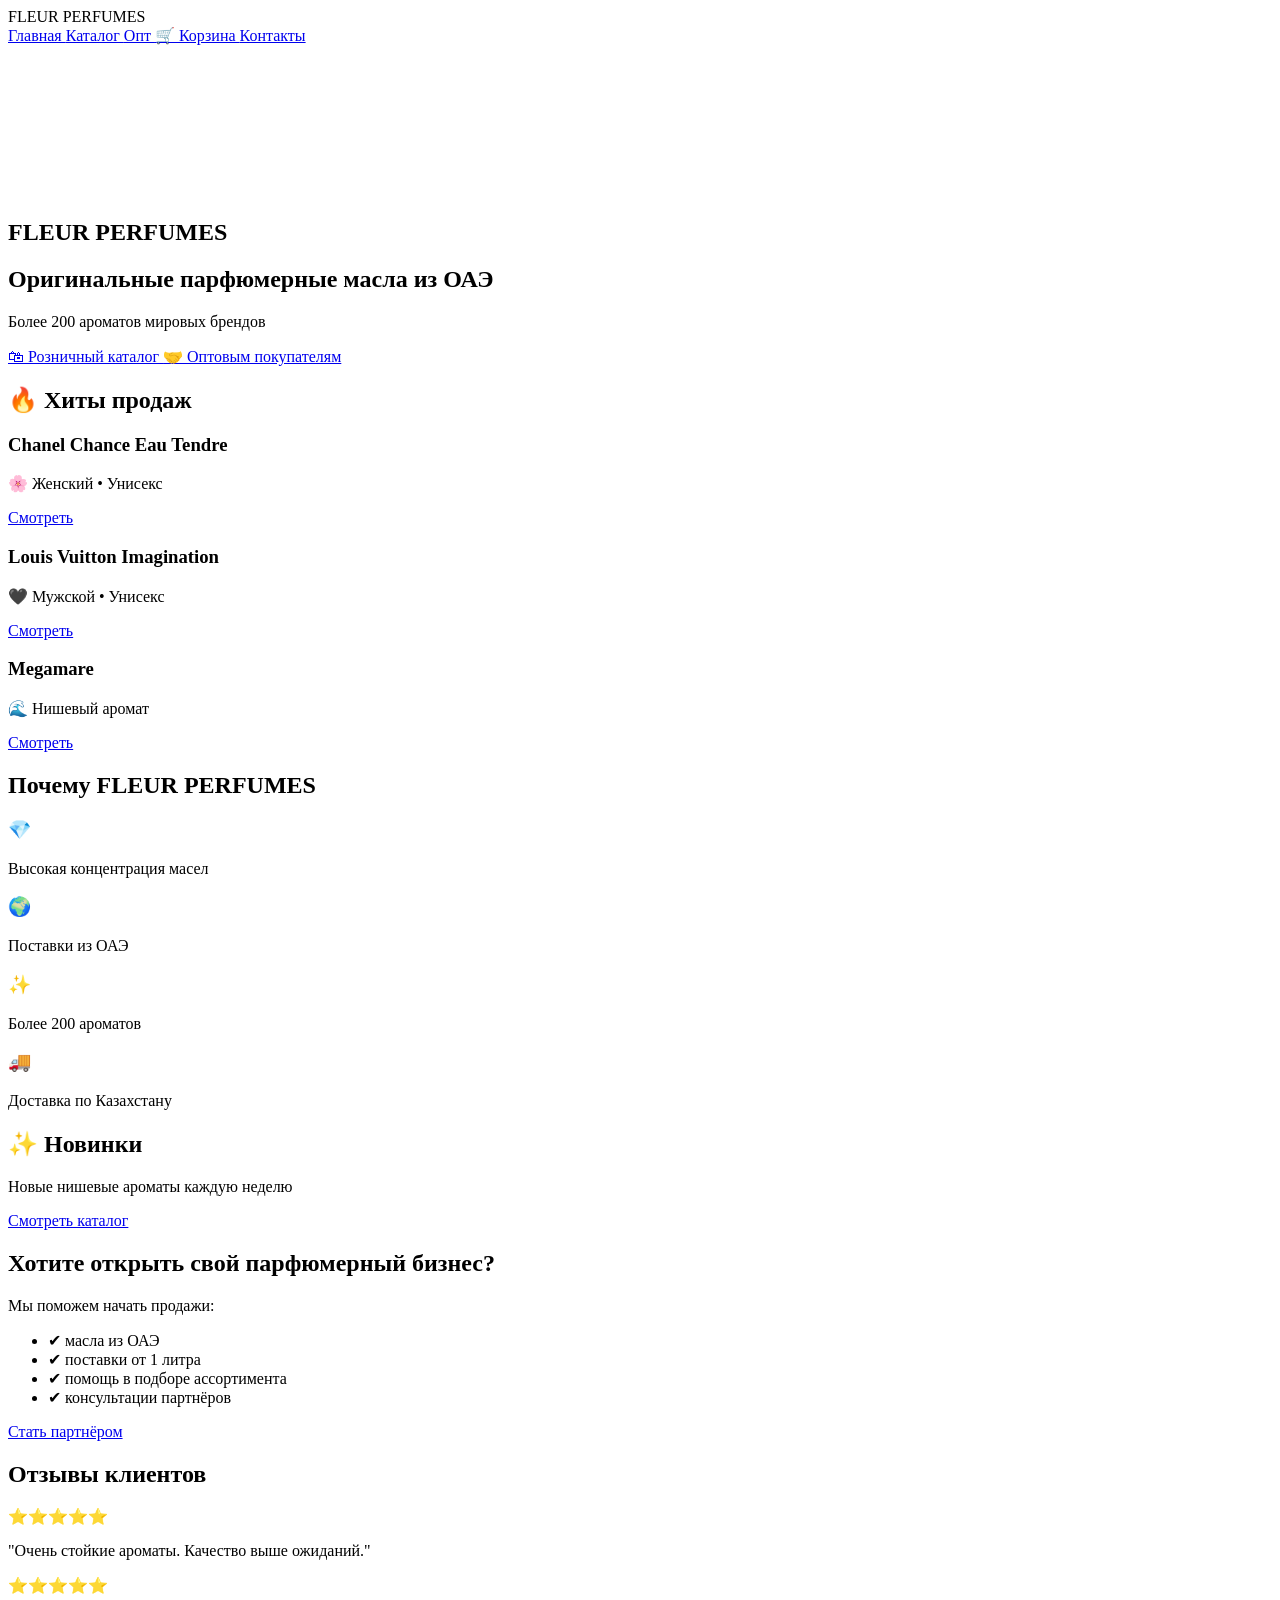
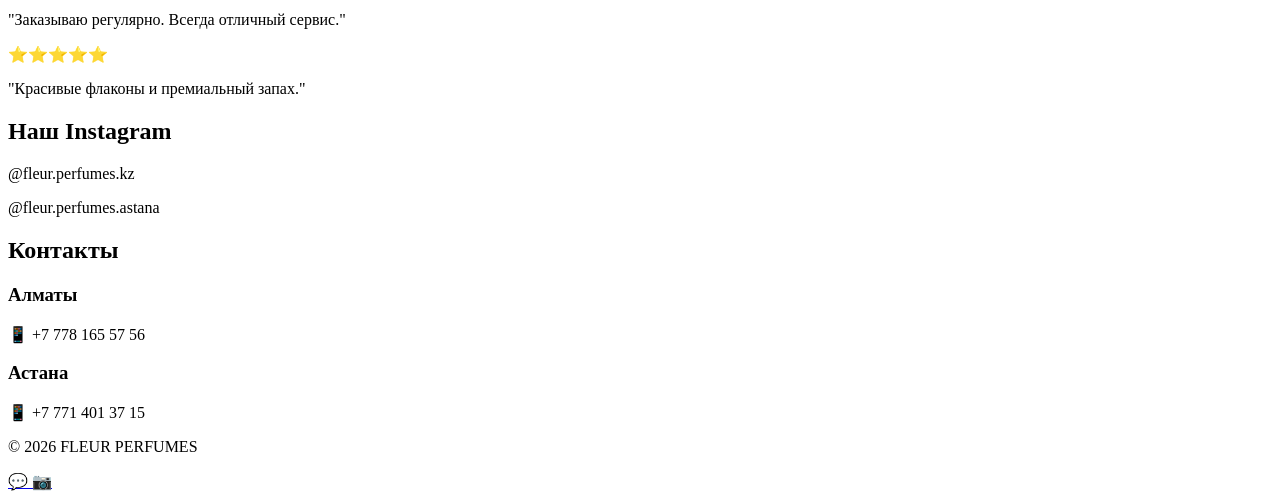
==== index.html @ 8971a7c9 "Initial commit" ====
<!DOCTYPE html>
<html lang="ru">

<!-- FLOAT BUTTONS -->

<div class="floating-buttons">


<a 
href="https://wa.me/77781655756"
target="_blank"
class="whatsapp-float">

<i class="fa-brands fa-whatsapp"></i>

</a>



<a 
href="https://instagram.com/fleur.perfumes.kz"
target="_blank"
class="instagram-float">

<i class="fa-brands fa-instagram"></i>

</a>


</div>



<body>




<!-- HEADER -->


<header class="header">


<div class="logo">

FLEUR 
<span>
PERFUMES
</span>

</div>



<nav>


<a href="index.html">
Главная
</a>


<a href="catalog.html">
Каталог
</a>


<a href="wholesale.html">
Опт
</a>


<a href="cart.html">
🛒 Корзина
</a>


<a href="#contacts">
Контакты
</a>


</nav>



</header>









<!-- HERO -->


<section class="hero-video">


<video autoplay muted loop>


<source src="videos/perfume.mp4"
type="video/mp4">


</video>




<div class="hero-content">



<h1>

FLEUR PERFUMES

</h1>



<h2>

Оригинальные парфюмерные масла из ОАЭ

</h2>



<p>

Более 200 ароматов мировых брендов

</p>




<div class="hero-buttons">


<a href="catalog.html"
class="btn gold">

🛍 Розничный каталог

</a>



<a href="wholesale.html"
class="btn dark">

🤝 Оптовым покупателям

</a>



</div>



</div>


</section>









<!-- POPULAR -->


<section class="section">


<h2>

🔥 Хиты продаж

</h2>



<div class="products-preview">


<div class="card">


<h3>

Chanel Chance Eau Tendre

</h3>


<p>

🌸 Женский • Унисекс

</p>


<a href="product.html?id=1">

Смотреть

</a>


</div>






<div class="card">


<h3>

Louis Vuitton Imagination

</h3>


<p>

🖤 Мужской • Унисекс

</p>


<a href="product.html?id=2">

Смотреть

</a>


</div>






<div class="card">


<h3>

Megamare

</h3>


<p>

🌊 Нишевый аромат

</p>


<a href="product.html?id=3">

Смотреть

</a>


</div>



</div>


</section>









<!-- ADVANTAGES -->


<section class="advantages">


<h2>

Почему FLEUR PERFUMES

</h2>



<div class="adv-grid">


<div>

<h3>
💎
</h3>

<p>

Высокая концентрация масел

</p>

</div>



<div>

<h3>
🌍
</h3>

<p>

Поставки из ОАЭ

</p>

</div>



<div>

<h3>
✨
</h3>

<p>

Более 200 ароматов

</p>

</div>



<div>

<h3>
🚚
</h3>

<p>

Доставка по Казахстану

</p>

</div>



</div>


</section>









<!-- NEW -->


<section class="section">


<h2>

✨ Новинки

</h2>



<div class="new-banner">


<p>

Новые нишевые ароматы каждую неделю

</p>


<a href="catalog.html"
class="btn gold">

Смотреть каталог

</a>


</div>



</section>









<!-- BUSINESS -->


<section class="business">



<h2>

Хотите открыть свой парфюмерный бизнес?

</h2>



<p>

Мы поможем начать продажи:

</p>



<ul>


<li>
✔ масла из ОАЭ
</li>


<li>
✔ поставки от 1 литра
</li>


<li>
✔ помощь в подборе ассортимента
</li>


<li>
✔ консультации партнёров
</li>


</ul>




<a href="wholesale.html"
class="btn gold">

Стать партнёром

</a>



</section>









<!-- REVIEWS -->


<section class="reviews">


<h2>

Отзывы клиентов

</h2>



<div class="review-grid">



<div class="review">


⭐⭐⭐⭐⭐

<p>

"Очень стойкие ароматы.
Качество выше ожиданий."

</p>


</div>





<div class="review">


⭐⭐⭐⭐⭐

<p>

"Заказываю регулярно.
Всегда отличный сервис."

</p>


</div>





<div class="review">


⭐⭐⭐⭐⭐

<p>

"Красивые флаконы и премиальный запах."

</p>


</div>



</div>


</section>









<!-- INSTAGRAM -->


<section class="instagram">


<h2>

Наш Instagram

</h2>


<p>

@fleur.perfumes.kz

</p>


<p>

@fleur.perfumes.astana

</p>


</section>









<!-- CONTACT -->


<section id="contacts"
class="contacts">


<h2>

Контакты

</h2>




<div class="contact-grid">



<div>

<h3>

Алматы

</h3>


<p>
📱 +7 778 165 57 56
</p>

</div>




<div>

<h3>

Астана

</h3>


<p>
📱 +7 771 401 37 15
</p>

</div>



</div>


</section>









<footer>


<p>

© 2026 FLEUR PERFUMES

</p>


</footer>







<script src="app.js"></script>


</body>


</html>
<!-- FLOAT BUTTONS -->

<div class="floating-buttons">

<a 
href="https://wa.me/77781655756"
target="_blank"
class="whatsapp-float">

💬

</a>


<a 
href="https://instagram.com/fleur.perfumes.kz"
target="_blank"
class="instagram-float">

📷

</a>

</div>


</body>
</html>
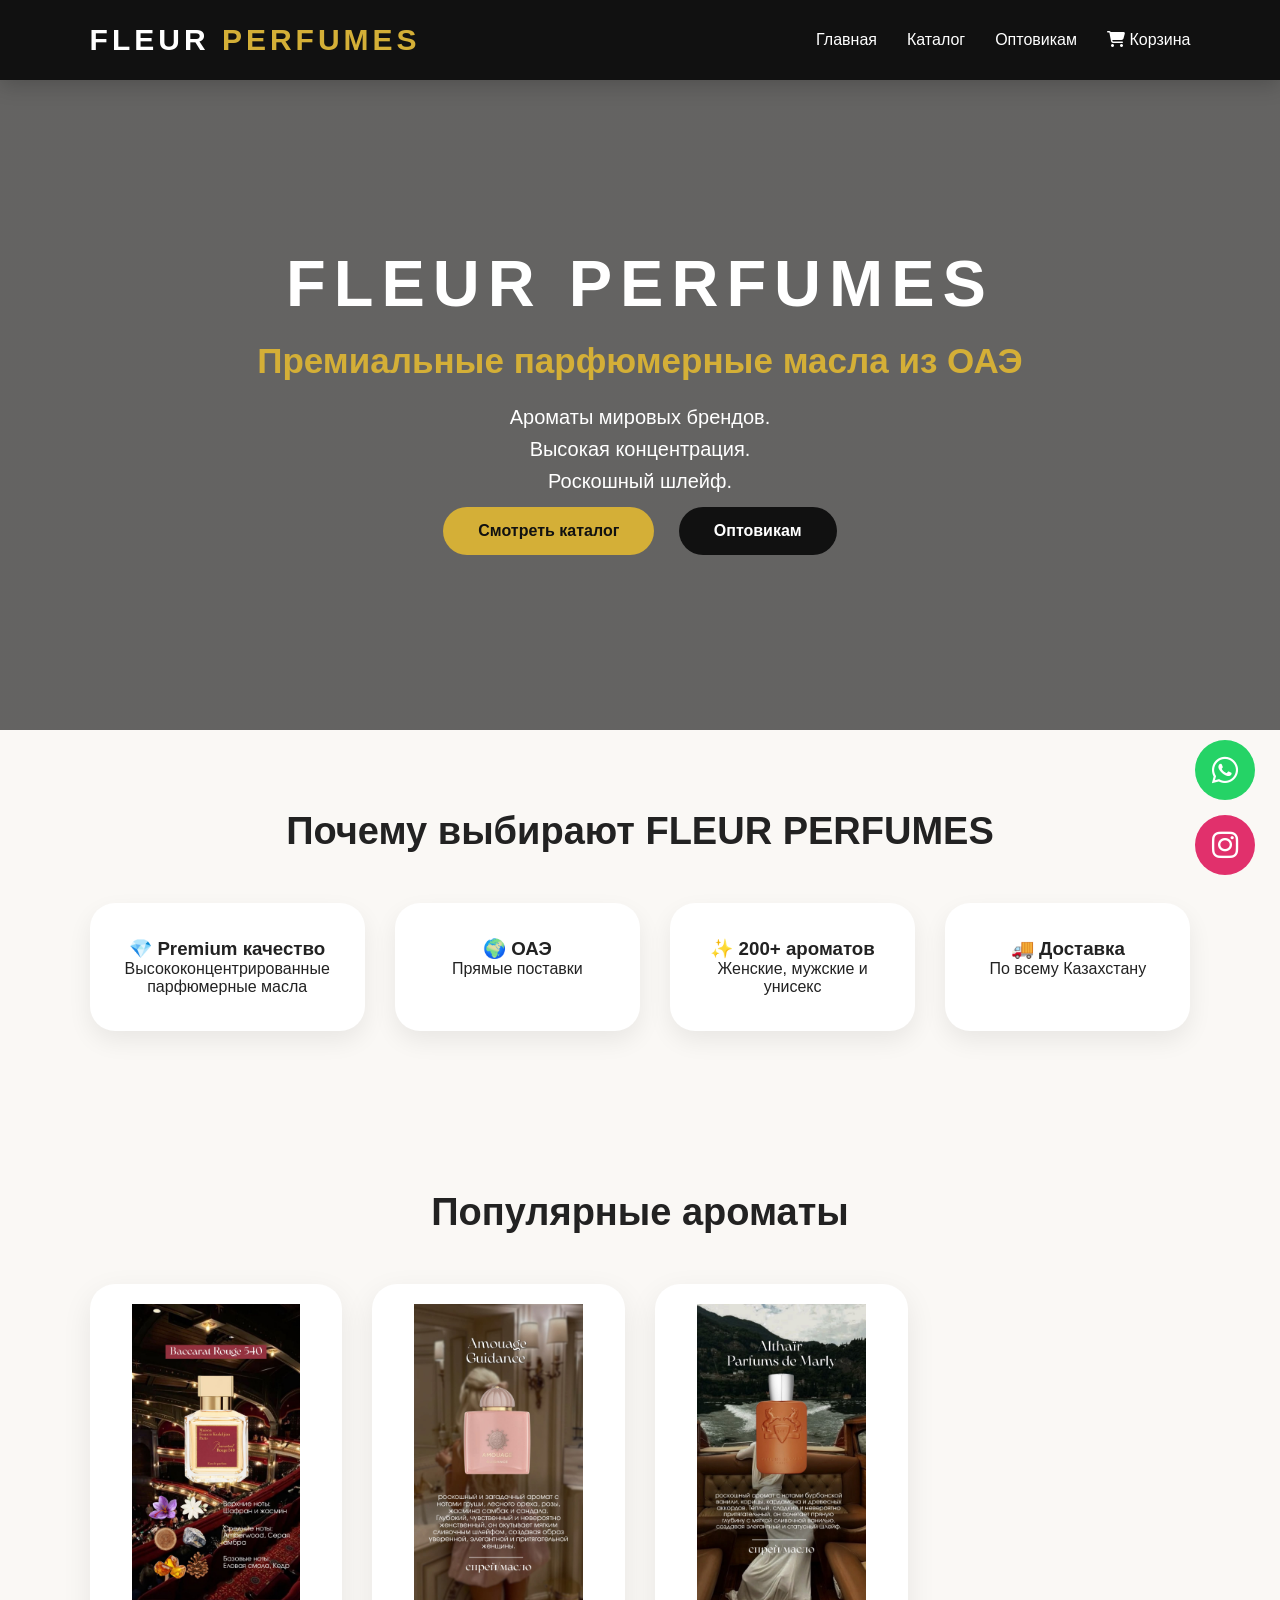
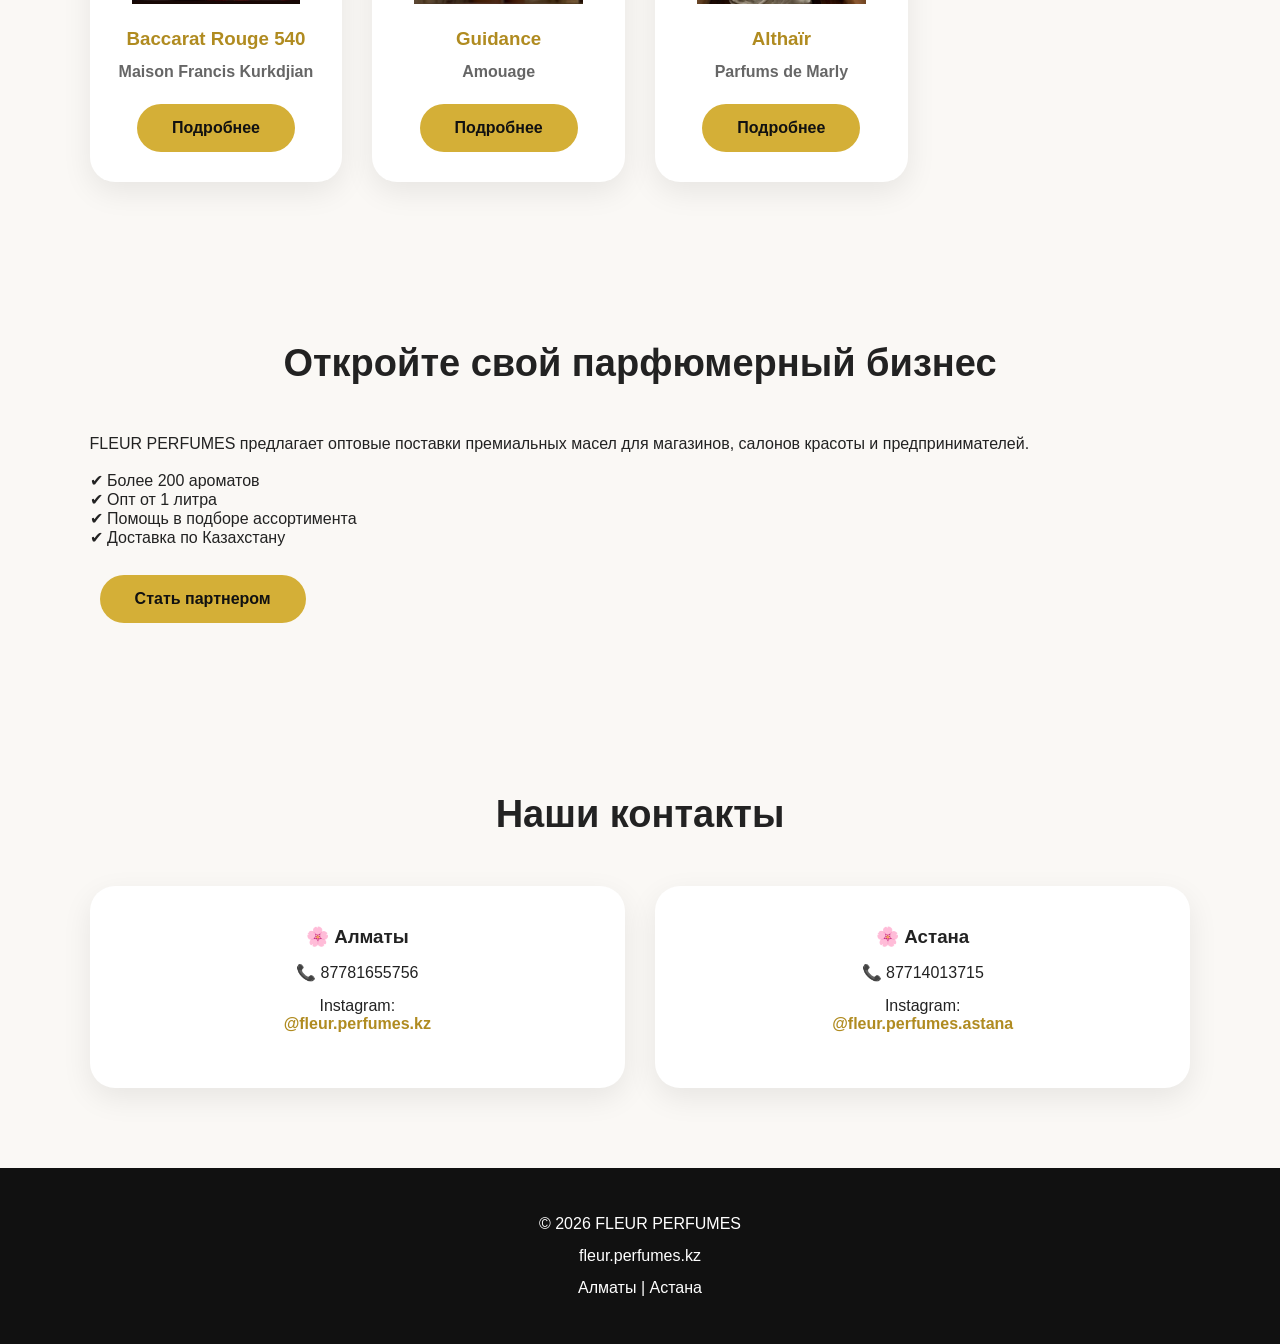
==== commit 10b9cf3f: "Add files via upload" ====
--- a/index.html
+++ b/index.html
@@ -1,755 +1,615 @@
-<!DOCTYPE html>
-<html lang="ru">
-
-<!-- FLOAT BUTTONS -->
-
-<div class="floating-buttons">
-
-
-<a 
-href="https://wa.me/77781655756"
-target="_blank"
-class="whatsapp-float">
-
-<i class="fa-brands fa-whatsapp"></i>
-
-</a>
-
-
-
-<a 
-href="https://instagram.com/fleur.perfumes.kz"
-target="_blank"
-class="instagram-float">
-
-<i class="fa-brands fa-instagram"></i>
-
-</a>
-
-
-</div>
-
-
-
-<body>
-
-
-
-
-<!-- HEADER -->
-
-
-<header class="header">
-
-
-<div class="logo">
-
-FLEUR 
-<span>
-PERFUMES
-</span>
-
-</div>
-
-
-
-<nav>
-
-
-<a href="index.html">
-Главная
-</a>
-
-
-<a href="catalog.html">
-Каталог
-</a>
-
-
-<a href="wholesale.html">
-Опт
-</a>
-
-
-<a href="cart.html">
-🛒 Корзина
-</a>
-
-
-<a href="#contacts">
-Контакты
-</a>
-
-
-</nav>
-
-
-
-</header>
-
-
-
-
-
-
-
-
-
-<!-- HERO -->
-
-
-<section class="hero-video">
-
-
-<video autoplay muted loop>
-
-
-<source src="videos/perfume.mp4"
-type="video/mp4">
-
-
-</video>
-
-
-
-
-<div class="hero-content">
-
-
-
-<h1>
-
-FLEUR PERFUMES
-
-</h1>
-
-
-
-<h2>
-
-Оригинальные парфюмерные масла из ОАЭ
-
-</h2>
-
-
-
-<p>
-
-Более 200 ароматов мировых брендов
-
-</p>
-
-
-
-
-<div class="hero-buttons">
-
-
-<a href="catalog.html"
-class="btn gold">
-
-🛍 Розничный каталог
-
-</a>
-
-
-
-<a href="wholesale.html"
-class="btn dark">
-
-🤝 Оптовым покупателям
-
-</a>
-
-
-
-</div>
-
-
-
-</div>
-
-
-</section>
-
-
-
-
-
-
-
-
-
-<!-- POPULAR -->
-
-
-<section class="section">
-
-
-<h2>
-
-🔥 Хиты продаж
-
-</h2>
-
-
-
-<div class="products-preview">
-
-
-<div class="card">
-
-
-<h3>
-
-Chanel Chance Eau Tendre
-
-</h3>
-
-
-<p>
-
-🌸 Женский • Унисекс
-
-</p>
-
-
-<a href="product.html?id=1">
-
-Смотреть
-
-</a>
-
-
-</div>
-
-
-
-
-
-
-<div class="card">
-
-
-<h3>
-
-Louis Vuitton Imagination
-
-</h3>
-
-
-<p>
-
-🖤 Мужской • Унисекс
-
-</p>
-
-
-<a href="product.html?id=2">
-
-Смотреть
-
-</a>
-
-
-</div>
-
-
-
-
-
-
-<div class="card">
-
-
-<h3>
-
-Megamare
-
-</h3>
-
-
-<p>
-
-🌊 Нишевый аромат
-
-</p>
-
-
-<a href="product.html?id=3">
-
-Смотреть
-
-</a>
-
-
-</div>
-
-
-
-</div>
-
-
-</section>
-
-
-
-
-
-
-
-
-
-<!-- ADVANTAGES -->
-
-
-<section class="advantages">
-
-
-<h2>
-
-Почему FLEUR PERFUMES
-
-</h2>
-
-
-
-<div class="adv-grid">
-
-
-<div>
-
-<h3>
-💎
-</h3>
-
-<p>
-
-Высокая концентрация масел
-
-</p>
-
-</div>
-
-
-
-<div>
-
-<h3>
-🌍
-</h3>
-
-<p>
-
-Поставки из ОАЭ
-
-</p>
-
-</div>
-
-
-
-<div>
-
-<h3>
-✨
-</h3>
-
-<p>
-
-Более 200 ароматов
-
-</p>
-
-</div>
-
-
-
-<div>
-
-<h3>
-🚚
-</h3>
-
-<p>
-
-Доставка по Казахстану
-
-</p>
-
-</div>
-
-
-
-</div>
-
-
-</section>
-
-
-
-
-
-
-
-
-
-<!-- NEW -->
-
-
-<section class="section">
-
-
-<h2>
-
-✨ Новинки
-
-</h2>
-
-
-
-<div class="new-banner">
-
-
-<p>
-
-Новые нишевые ароматы каждую неделю
-
-</p>
-
-
-<a href="catalog.html"
-class="btn gold">
-
-Смотреть каталог
-
-</a>
-
-
-</div>
-
-
-
-</section>
-
-
-
-
-
-
-
-
-
-<!-- BUSINESS -->
-
-
-<section class="business">
-
-
-
-<h2>
-
-Хотите открыть свой парфюмерный бизнес?
-
-</h2>
-
-
-
-<p>
-
-Мы поможем начать продажи:
-
-</p>
-
-
-
-<ul>
-
-
-<li>
-✔ масла из ОАЭ
-</li>
-
-
-<li>
-✔ поставки от 1 литра
-</li>
-
-
-<li>
-✔ помощь в подборе ассортимента
-</li>
-
-
-<li>
-✔ консультации партнёров
-</li>
-
-
-</ul>
-
-
-
-
-<a href="wholesale.html"
-class="btn gold">
-
-Стать партнёром
-
-</a>
-
-
-
-</section>
-
-
-
-
-
-
-
-
-
-<!-- REVIEWS -->
-
-
-<section class="reviews">
-
-
-<h2>
-
-Отзывы клиентов
-
-</h2>
-
-
-
-<div class="review-grid">
-
-
-
-<div class="review">
-
-
-⭐⭐⭐⭐⭐
-
-<p>
-
-"Очень стойкие ароматы.
-Качество выше ожиданий."
-
-</p>
-
-
-</div>
-
-
-
-
-
-<div class="review">
-
-
-⭐⭐⭐⭐⭐
-
-<p>
-
-"Заказываю регулярно.
-Всегда отличный сервис."
-
-</p>
-
-
-</div>
-
-
-
-
-
-<div class="review">
-
-
-⭐⭐⭐⭐⭐
-
-<p>
-
-"Красивые флаконы и премиальный запах."
-
-</p>
-
-
-</div>
-
-
-
-</div>
-
-
-</section>
-
-
-
-
-
-
-
-
-
-<!-- INSTAGRAM -->
-
-
-<section class="instagram">
-
-
-<h2>
-
-Наш Instagram
-
-</h2>
-
-
-<p>
-
-@fleur.perfumes.kz
-
-</p>
-
-
-<p>
-
-@fleur.perfumes.astana
-
-</p>
-
-
-</section>
-
-
-
-
-
-
-
-
-
-<!-- CONTACT -->
-
-
-<section id="contacts"
-class="contacts">
-
-
-<h2>
-
-Контакты
-
-</h2>
-
-
-
-
-<div class="contact-grid">
-
-
-
-<div>
-
-<h3>
-
-Алматы
-
-</h3>
-
-
-<p>
-📱 +7 778 165 57 56
-</p>
-
-</div>
-
-
-
-
-<div>
-
-<h3>
-
-Астана
-
-</h3>
-
-
-<p>
-📱 +7 771 401 37 15
-</p>
-
-</div>
-
-
-
-</div>
-
-
-</section>
-
-
-
-
-
-
-
-
-
-<footer>
-
-
-<p>
-
-© 2026 FLEUR PERFUMES
-
-</p>
-
-
-</footer>
-
-
-
-
-
-
-
-<script src="app.js"></script>
-
-
-</body>
-
-
-</html>
-<!-- FLOAT BUTTONS -->
-
-<div class="floating-buttons">
-
-<a 
-href="https://wa.me/77781655756"
-target="_blank"
-class="whatsapp-float">
-
-💬
-
-</a>
-
-
-<a 
-href="https://instagram.com/fleur.perfumes.kz"
-target="_blank"
-class="instagram-float">
-
-📷
-
-</a>
-
-</div>
-
-
-</body>
+<!DOCTYPE html>
+<html lang="ru">
+
+<head>
+
+<meta charset="UTF-8">
+
+<meta name="viewport" content="width=device-width, initial-scale=1.0">
+
+
+<title>
+FLEUR PERFUMES | Премиальные парфюмерные масла
+</title>
+
+
+<link rel="stylesheet" href="style.css">
+
+
+<link 
+rel="stylesheet"
+href="https://cdnjs.cloudflare.com/ajax/libs/font-awesome/6.5.2/css/all.min.css"
+>
+
+</head>
+
+
+<body>
+
+
+
+<!-- HEADER -->
+
+<header class="header">
+
+
+<div class="logo">
+
+FLEUR
+<span>
+PERFUMES
+</span>
+
+</div>
+
+
+
+<nav>
+
+
+<a href="index.html">
+Главная
+</a>
+
+
+<a href="catalog.html">
+Каталог
+</a>
+
+
+<a href="wholesale.html">
+Оптовикам
+</a>
+
+
+<a href="cart.html">
+
+<i class="fa-solid fa-cart-shopping"></i>
+
+Корзина
+
+</a>
+
+
+</nav>
+
+
+</header>
+
+
+
+
+
+
+
+<!-- HERO -->
+
+
+<section class="hero">
+
+
+<div class="hero-content">
+
+
+<h1>
+FLEUR PERFUMES
+</h1>
+
+
+<h2>
+Премиальные парфюмерные масла из ОАЭ
+</h2>
+
+
+<p>
+
+Ароматы мировых брендов.
+<br>
+Высокая концентрация.
+<br>
+Роскошный шлейф.
+
+</p>
+
+
+
+<div>
+
+
+<a 
+href="catalog.html"
+class="btn gold"
+>
+
+Смотреть каталог
+
+</a>
+
+
+
+<a 
+href="wholesale.html"
+class="btn dark"
+>
+
+Оптовикам
+
+</a>
+
+
+</div>
+
+
+</div>
+
+
+</section>
+
+
+
+
+
+
+
+
+<!-- ADVANTAGES -->
+
+
+<section class="advantages">
+
+
+<h2>
+Почему выбирают FLEUR PERFUMES
+</h2>
+
+
+
+<div class="adv-grid">
+
+
+<div>
+
+<h3>
+💎 Premium качество
+</h3>
+
+<p>
+Высококонцентрированные парфюмерные масла
+</p>
+
+</div>
+
+
+
+<div>
+
+<h3>
+🌍 ОАЭ
+</h3>
+
+<p>
+Прямые поставки
+</p>
+
+</div>
+
+
+
+<div>
+
+<h3>
+✨ 200+ ароматов
+</h3>
+
+<p>
+Женские, мужские и унисекс
+</p>
+
+</div>
+
+
+
+<div>
+
+<h3>
+🚚 Доставка
+</h3>
+
+<p>
+По всему Казахстану
+</p>
+
+</div>
+
+
+
+</div>
+
+
+</section>
+
+
+
+
+
+
+
+
+
+<!-- POPULAR -->
+
+
+<section class="catalog">
+
+
+<h2>
+Популярные ароматы
+</h2>
+
+
+
+<div class="catalog-grid">
+
+
+
+<div class="product-card">
+
+
+<img src="images/Baccarat Rouge 540.jpeg">
+
+
+<h3>
+Baccarat Rouge 540
+</h3>
+
+
+<p class="brand">
+Maison Francis Kurkdjian
+</p>
+
+
+<a 
+href="catalog.html"
+class="btn gold"
+>
+
+Подробнее
+
+</a>
+
+
+</div>
+
+
+
+
+
+
+<div class="product-card">
+
+
+<img src="images/Amouage Guidance.jpeg">
+
+
+<h3>
+Guidance
+</h3>
+
+
+<p class="brand">
+Amouage
+</p>
+
+
+<a 
+href="catalog.html"
+class="btn gold"
+>
+
+Подробнее
+
+</a>
+
+
+</div>
+
+
+
+
+
+
+<div class="product-card">
+
+
+<img src="images/Althair Parfums de Marly.jpeg">
+
+
+<h3>
+Althaïr
+</h3>
+
+
+<p class="brand">
+Parfums de Marly
+</p>
+
+
+<a 
+href="catalog.html"
+class="btn gold"
+>
+
+Подробнее
+
+</a>
+
+
+</div>
+
+
+
+</div>
+
+
+
+</section>
+
+
+
+
+
+
+
+
+
+<!-- WHOLESALE -->
+
+
+<section class="business">
+
+
+<h2>
+Откройте свой парфюмерный бизнес
+</h2>
+
+
+
+<p>
+
+FLEUR PERFUMES предлагает оптовые поставки
+премиальных масел для магазинов,
+салонов красоты и предпринимателей.
+
+</p>
+
+
+<br>
+
+
+<p>
+
+✔ Более 200 ароматов
+
+<br>
+
+✔ Опт от 1 литра
+
+<br>
+
+✔ Помощь в подборе ассортимента
+
+<br>
+
+✔ Доставка по Казахстану
+
+</p>
+
+
+
+<br>
+
+
+<a 
+href="wholesale.html"
+class="btn gold"
+>
+
+Стать партнером
+
+</a>
+
+
+
+</section>
+
+
+
+
+
+
+
+
+
+<!-- CONTACTS -->
+
+
+<section class="contacts">
+
+
+<h2>
+Наши контакты
+</h2>
+
+
+
+<div class="contact-grid">
+
+
+
+<div class="contact-card">
+
+
+<h3>
+🌸 Алматы
+</h3>
+
+
+<p>
+📞 87781655756
+</p>
+
+
+<p>
+
+Instagram:
+
+<br>
+
+<a href="https://instagram.com/fleur.perfumes.kz"
+target="_blank">
+
+@fleur.perfumes.kz
+
+</a>
+
+</p>
+
+
+</div>
+
+
+
+
+
+
+
+<div class="contact-card">
+
+
+<h3>
+🌸 Астана
+</h3>
+
+
+<p>
+📞 87714013715
+</p>
+
+
+<p>
+
+Instagram:
+
+<br>
+
+
+<a href="https://instagram.com/fleur.perfumes.astana"
+target="_blank">
+
+@fleur.perfumes.astana
+
+</a>
+
+
+</p>
+
+
+</div>
+
+
+
+
+</div>
+
+
+</section>
+
+
+
+
+
+
+
+
+
+<!-- FLOAT BUTTONS -->
+
+
+<div class="floating-buttons">
+
+
+<a
+
+href="https://wa.me/77781655756"
+
+target="_blank"
+
+class="whatsapp-float"
+
+>
+
+<i class="fa-brands fa-whatsapp"></i>
+
+</a>
+
+
+
+
+<a
+
+href="https://instagram.com/fleur.perfumes.kz"
+
+target="_blank"
+
+class="instagram-float"
+
+>
+
+<i class="fa-brands fa-instagram"></i>
+
+</a>
+
+
+</div>
+
+
+
+
+
+
+
+
+<!-- FOOTER -->
+
+
+<footer>
+
+
+<p>
+© 2026 FLEUR PERFUMES
+</p>
+
+
+<p>
+fleur.perfumes.kz
+</p>
+
+
+<p>
+Алматы | Астана
+</p>
+
+
+</footer>
+
+
+
+
+
+
+<script src="app.js"></script>
+
+
+</body>
+
 </html>
--- a/style.css
+++ b/style.css
@@ -0,0 +1,1151 @@
+/* =========================
+   GLOBAL
+========================= */
+
+*{
+    box-sizing:border-box;
+    margin:0;
+    padding:0;
+    font-family:"Arial", sans-serif;
+}
+
+html{
+    scroll-behavior:smooth;
+}
+
+body{
+    background:#faf8f5;
+    color:#222;
+    overflow-x:hidden;
+}
+
+a{
+    text-decoration:none;
+    color:inherit;
+}
+
+img{
+    max-width:100%;
+}
+
+
+
+/* =========================
+   HEADER
+========================= */
+
+.header{
+
+    height:80px;
+
+    display:flex;
+    justify-content:space-between;
+    align-items:center;
+
+    padding:0 7%;
+
+    background:#111;
+
+    color:white;
+
+    position:sticky;
+    top:0;
+
+    z-index:1000;
+
+    box-shadow:0 5px 20px rgba(0,0,0,.2);
+
+}
+
+
+.logo{
+
+    font-size:30px;
+
+    font-weight:bold;
+
+    letter-spacing:4px;
+
+}
+
+
+.logo span{
+
+    color:#d4af37;
+
+}
+
+
+
+nav{
+
+    display:flex;
+
+    gap:30px;
+
+}
+
+
+
+nav a{
+
+    font-size:16px;
+
+    transition:.3s;
+
+}
+
+
+
+nav a:hover{
+
+    color:#d4af37;
+
+}
+
+
+
+/* =========================
+   HERO
+========================= */
+
+
+.hero{
+
+    height:650px;
+
+    background:
+
+    linear-gradient(
+    rgba(0,0,0,.6),
+    rgba(0,0,0,.6)
+    ),
+
+    url("images/banner.jpg");
+
+    background-size:cover;
+
+    background-position:center;
+
+    display:flex;
+
+    justify-content:center;
+
+    align-items:center;
+
+    text-align:center;
+
+    color:white;
+
+}
+
+
+
+.hero h1{
+
+    font-size:65px;
+
+    letter-spacing:8px;
+
+}
+
+
+
+.hero h2{
+
+    color:#d4af37;
+
+    font-size:35px;
+
+    margin:20px 0;
+
+}
+
+
+
+.hero p{
+
+    font-size:20px;
+
+    line-height:1.6;
+
+}
+
+
+
+
+/* =========================
+ BUTTONS
+========================= */
+
+
+.btn{
+
+    display:inline-block;
+
+    padding:15px 35px;
+
+    border-radius:40px;
+
+    margin:10px;
+
+    border:none;
+
+    cursor:pointer;
+
+    font-weight:bold;
+
+    transition:.3s;
+
+}
+
+
+.btn:hover{
+
+    transform:translateY(-3px);
+
+}
+
+
+
+.gold{
+
+    background:#d4af37;
+
+    color:#111;
+
+}
+
+
+.gold:hover{
+
+    background:#b89220;
+
+}
+
+
+
+.dark{
+
+    background:#111;
+
+    color:white;
+
+}
+
+
+
+
+/* =========================
+ SECTIONS
+========================= */
+
+
+.catalog,
+.advantages,
+.contacts,
+.business,
+.cart-page{
+
+    padding:80px 7%;
+
+}
+
+
+
+.catalog h2,
+.advantages h2,
+.contacts h2,
+.business h2{
+
+    text-align:center;
+
+    font-size:38px;
+
+    margin-bottom:50px;
+
+}
+
+
+
+
+
+/* =========================
+ PRODUCT GRID
+========================= */
+
+
+.catalog-grid{
+
+    display:grid;
+
+    grid-template-columns:repeat(4,1fr);
+
+    gap:30px;
+
+}
+
+
+
+/* PRODUCT */
+
+
+.product-card{
+
+    background:white;
+
+    border-radius:25px;
+
+    overflow:hidden;
+
+    padding:20px;
+
+    text-align:center;
+
+    box-shadow:
+    0 10px 30px rgba(0,0,0,.08);
+
+    transition:.4s;
+
+}
+
+
+
+.product-card:hover{
+
+    transform:translateY(-12px);
+
+    box-shadow:
+    0 20px 45px rgba(0,0,0,.15);
+
+}
+
+
+
+.product-card img{
+
+    width:100%;
+
+    height:300px;
+
+    object-fit:contain;
+
+    border-radius:20px;
+
+    transition:.4s;
+
+}
+
+
+
+.product-card:hover img{
+
+    transform:scale(1.05);
+
+}
+
+
+
+.product-card h3{
+
+    margin:20px 0 10px;
+
+}
+
+
+
+.product-card p{
+
+    line-height:1.5;
+
+    color:#666;
+
+}
+
+
+
+.brand{
+
+    color:#b08b20;
+
+    font-weight:bold;
+
+}
+
+
+
+.price{
+
+    font-size:24px;
+
+    color:#b08b20;
+
+    font-weight:bold;
+
+}
+
+
+
+/* =========================
+ ADVANTAGES
+========================= */
+
+
+.adv-grid{
+
+    display:grid;
+
+    grid-template-columns:repeat(4,1fr);
+
+    gap:30px;
+
+}
+
+
+
+.adv-grid div{
+
+    background:white;
+
+    padding:35px;
+
+    text-align:center;
+
+    border-radius:25px;
+
+    box-shadow:
+    0 10px 25px rgba(0,0,0,.07);
+
+    transition:.3s;
+
+}
+
+
+
+.adv-grid div:hover{
+
+    transform:translateY(-8px);
+
+}
+
+
+
+/* =========================
+ CONTACTS
+========================= */
+
+
+.contact-grid{
+
+    display:grid;
+
+    grid-template-columns:repeat(auto-fit,minmax(300px,1fr));
+
+    gap:30px;
+
+}
+
+
+
+.contact-card{
+
+    background:white;
+
+    padding:40px;
+
+    text-align:center;
+
+    border-radius:25px;
+
+    box-shadow:
+    0 10px 30px rgba(0,0,0,.08);
+
+    transition:.3s;
+
+}
+
+
+
+.contact-card:hover{
+
+    transform:translateY(-10px);
+
+}
+
+
+
+.contact-card i{
+
+    color:#d4af37;
+
+}
+
+
+
+.contact-card p{
+
+    margin:15px;
+
+}
+
+
+
+/* =========================
+ CART
+========================= */
+
+
+.cart-item{
+
+    display:flex;
+
+    align-items:center;
+
+    gap:30px;
+
+    background:white;
+
+    padding:25px;
+
+    border-radius:25px;
+
+    margin-bottom:20px;
+
+}
+
+
+
+.cart-item img{
+
+    width:130px;
+
+    height:130px;
+
+    object-fit:contain;
+
+}
+
+
+
+.cart-summary{
+
+    background:white;
+
+    padding:30px;
+
+    border-radius:25px;
+
+    text-align:center;
+
+    margin-top:30px;
+
+}
+
+
+
+/* =========================
+ FORM
+========================= */
+
+
+.business input,
+.business select,
+.business textarea{
+
+
+    display:block;
+
+    width:100%;
+
+    max-width:550px;
+
+    margin:15px auto;
+
+    padding:16px;
+
+    border-radius:12px;
+
+    border:1px solid #ddd;
+
+    font-size:16px;
+
+}
+
+
+
+.business textarea{
+
+    resize:none;
+
+}
+
+
+
+/* =========================
+ FLOAT BUTTONS
+========================= */
+
+
+.floating-buttons{
+
+    position:fixed;
+
+    right:25px;
+
+    bottom:25px;
+
+    display:flex;
+
+    flex-direction:column;
+
+    gap:15px;
+
+    z-index:999;
+
+}
+
+
+
+.whatsapp-float,
+.instagram-float{
+
+
+    width:60px;
+
+    height:60px;
+
+    border-radius:50%;
+
+    display:flex;
+
+    justify-content:center;
+
+    align-items:center;
+
+    color:white;
+
+    font-size:30px;
+
+    transition:.3s;
+
+}
+
+
+
+.whatsapp-float{
+
+    background:#25D366;
+
+}
+
+
+
+.instagram-float{
+
+    background:#e1306c;
+
+}
+
+
+
+.whatsapp-float:hover,
+.instagram-float:hover{
+
+    transform:scale(1.15);
+
+}
+
+
+
+/* =========================
+ FOOTER
+========================= */
+
+
+footer{
+
+    background:#111;
+
+    color:white;
+
+    padding:40px;
+
+    text-align:center;
+
+    line-height:2;
+
+}
+
+
+
+
+/* =========================
+ MOBILE
+========================= */
+
+
+@media(max-width:1000px){
+
+
+.catalog-grid{
+
+    grid-template-columns:repeat(2,1fr);
+
+}
+
+
+.adv-grid{
+
+    grid-template-columns:repeat(2,1fr);
+
+}
+
+
+.hero h1{
+
+    font-size:45px;
+
+}
+
+
+}
+
+
+
+
+@media(max-width:600px){
+
+
+.header{
+
+    flex-direction:column;
+
+    height:auto;
+
+    gap:20px;
+
+    padding:20px;
+
+}
+
+
+
+nav{
+
+    flex-wrap:wrap;
+
+    justify-content:center;
+
+    gap:15px;
+
+}
+
+
+
+.hero{
+
+    height:550px;
+
+}
+
+
+
+.hero h1{
+
+    font-size:34px;
+
+}
+
+
+
+.hero h2{
+
+    font-size:24px;
+
+}
+
+
+
+.catalog-grid,
+.adv-grid{
+
+    grid-template-columns:1fr;
+
+}
+
+
+
+.cart-item{
+
+    flex-direction:column;
+
+    text-align:center;
+
+}
+
+
+}
+/* =========================
+   CATALOG PAGE
+========================= */
+
+
+.catalog-page{
+
+    padding:80px 7%;
+
+    text-align:center;
+
+}
+
+
+
+.catalog-page h1{
+
+    font-size:45px;
+
+    margin-bottom:20px;
+
+}
+
+
+
+.catalog-page > p{
+
+    color:#666;
+
+    font-size:18px;
+
+    margin-bottom:40px;
+
+}
+
+
+
+/* SEARCH + FILTER */
+
+
+.catalog-tools{
+
+    display:flex;
+
+    justify-content:center;
+
+    gap:20px;
+
+    flex-wrap:wrap;
+
+    margin-bottom:50px;
+
+}
+
+
+
+.search-box,
+.catalog-tools select{
+
+
+    width:320px;
+
+    padding:15px 20px;
+
+    border-radius:30px;
+
+    border:1px solid #ddd;
+
+    background:white;
+
+    font-size:16px;
+
+    outline:none;
+
+}
+
+
+
+.search-box:focus,
+.catalog-tools select:focus{
+
+    border-color:#d4af37;
+
+}
+
+
+
+
+/* SELECT VOLUME */
+
+
+.volume{
+
+    width:90%;
+
+    padding:12px;
+
+    margin:15px 0;
+
+    border-radius:12px;
+
+    border:1px solid #ddd;
+
+    background:#faf8f5;
+
+}
+
+
+
+
+
+/* CART BUTTON */
+
+
+.product-card button{
+
+    margin-top:10px;
+
+}
+
+
+
+
+/* CART EMPTY */
+
+
+#cartItems h3{
+
+    text-align:center;
+
+    font-size:25px;
+
+    padding:40px;
+
+}
+
+
+
+
+/* TOTAL */
+
+
+#total{
+
+    text-align:center;
+
+    color:#b08b20;
+
+    margin:30px;
+
+}
+
+
+
+
+
+
+/* =========================
+ WHOLESALE PACKAGES
+========================= */
+
+
+.catalog .product-card h3{
+
+    color:#b08b20;
+
+}
+
+
+
+
+
+
+/* =========================
+ CONTACT LINKS
+========================= */
+
+
+.contact-card a{
+
+    color:#b08b20;
+
+    font-weight:bold;
+
+}
+
+
+
+.contact-card a:hover{
+
+    text-decoration:underline;
+
+}
+
+
+
+
+
+
+/* =========================
+ MOBILE CATALOG
+========================= */
+
+
+@media(max-width:600px){
+
+
+.catalog-page h1{
+
+    font-size:32px;
+
+}
+
+
+
+.catalog-tools{
+
+    flex-direction:column;
+
+    align-items:center;
+
+}
+
+
+
+.search-box,
+.catalog-tools select{
+
+    width:100%;
+
+}
+
+
+
+.product-card img{
+
+    height:250px;
+
+}
+
+
+}
+/* =========================
+   FLEUR PERFUMES FIXES
+========================= */
+
+
+/* CATALOG HEADER */
+
+.catalog-header{
+
+    padding:80px 7%;
+
+    text-align:center;
+
+    background:#111;
+
+    color:white;
+
+}
+
+
+.catalog-header h1{
+
+    font-size:50px;
+
+    letter-spacing:5px;
+
+    margin-bottom:20px;
+
+}
+
+
+.catalog-header h2{
+
+    color:#d4af37;
+
+    font-size:32px;
+
+    margin-bottom:20px;
+
+}
+
+
+.catalog-header p{
+
+    font-size:20px;
+
+    line-height:1.7;
+
+}
+
+
+
+/* PRODUCT DESCRIPTION */
+
+.description{
+
+    min-height:70px;
+
+    margin:15px 0;
+
+}
+
+
+
+/* CART TITLE */
+
+.cart-page h1{
+
+    text-align:center;
+
+    font-size:40px;
+
+    margin-bottom:40px;
+
+}
+
+
+
+/* PRODUCT BUTTON */
+
+.product-card .btn{
+
+    margin-top:20px;
+
+}
+
+
+
+/* PRODUCT IMAGE MOBILE */
+
+@media(max-width:600px){
+
+
+    .catalog-header h1{
+
+        font-size:32px;
+
+    }
+
+
+    .catalog-header h2{
+
+        font-size:24px;
+
+    }
+
+
+    .catalog-header p{
+
+        font-size:16px;
+
+    }
+
+
+    .cart-page h1{
+
+        font-size:30px;
+
+    }
+
+
+}
